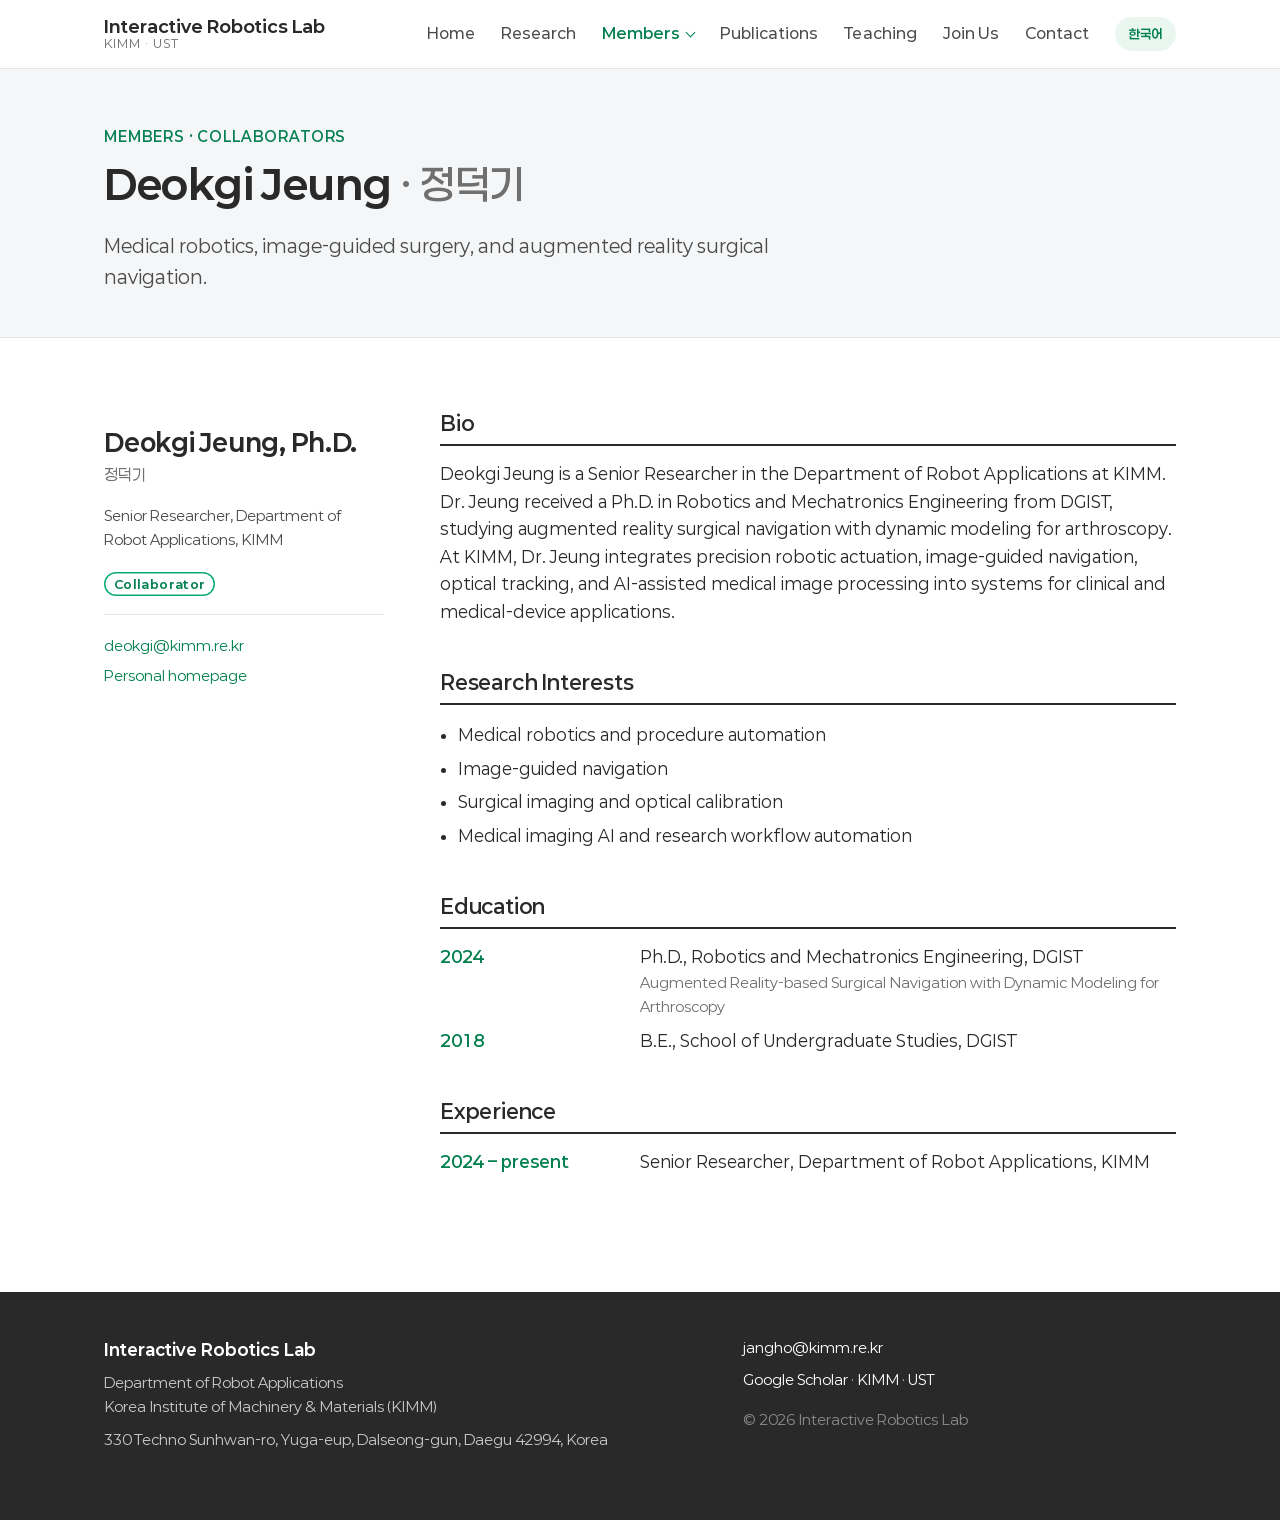
==== collaborator-deokgi-jeung.html @ 9b8e2357 "Collaborators: add Deokgi Jeung page (from own homepage) Co-Authored-By: Claude Opus 5.5 <noreply@an" ====
<!doctype html>
<html lang="en" data-lang="en">
<head>
<meta charset="utf-8">
<meta name="viewport" content="width=device-width, initial-scale=1">
<title>Deokgi Jeung | Interactive Robotics Lab</title>
<meta name="description" content="Interactive Robotics Lab at KIMM and UST: robots that physically interact with people, for medical, rehabilitation, and diagnostic applications.">
<link rel="preload" href="assets/fonts/Paperlogy-4Regular.woff2" as="font" type="font/woff2" crossorigin>
<link rel="stylesheet" href="assets/css/style.css">
<script>
(function () {
  var d = document.documentElement, lang = null;
  try { lang = localStorage.getItem("irl-lang"); } catch (e) {}
  if (lang !== "en" && lang !== "ko") lang = /^ko/i.test(navigator.language || "") ? "ko" : "en";
  d.setAttribute("data-lang", lang); d.lang = lang;
})();
</script>
</head>
<body>
<a class="skip" href="#main">Skip to content</a>
<header class="site-header">
  <div class="wrap bar">
    <a class="brand" href="index.html">
      <span><b>Interactive Robotics Lab</b><small>KIMM · UST</small></span>
    </a>
    <button class="nav-toggle" aria-expanded="false" aria-controls="nav"><span></span><span class="sr">Menu</span></button>
    <nav id="nav" class="nav" aria-label="Main">
      <ul><li><a href="index.html"><span class="en">Home</span><span class="ko">홈</span></a></li><li><a href="research.html"><span class="en">Research</span><span class="ko">연구</span></a></li><li class="has-sub"><a href="members-pi.html" class="active" aria-haspopup="true"><span class="en">Members</span><span class="ko">구성원</span></a><ul class="sub"><li><a href="members-pi.html"><span class="en">Jang Ho Cho</span><span class="ko">조장호</span></a></li><li><a href="members-collaborators.html" class=active><span class="en">Collaborators</span><span class="ko">공동연구진</span></a></li><li><a href="members-students.html"><span class="en">Researchers & Students</span><span class="ko">연구원·학생</span></a></li></ul></li><li><a href="publications.html"><span class="en">Publications</span><span class="ko">논문·특허</span></a></li><li><a href="teaching.html"><span class="en">Teaching</span><span class="ko">강의</span></a></li><li><a href="join.html"><span class="en">Join Us</span><span class="ko">지원 안내</span></a></li><li><a href="contact.html"><span class="en">Contact</span><span class="ko">연락처</span></a></li></ul>
      <button class="lang-toggle" type="button" aria-label="Switch language"><span class="en">한국어</span><span class="ko">English</span></button>
    </nav>
  </div>
</header>
<main id="main">

<section class="page-head"><div class="wrap">
  <p class="eyebrow"><a href="members-collaborators.html"><span class="en">Members · Collaborators</span><span class="ko">구성원 · 공동연구진</span></a></p>
  <h1>Deokgi Jeung <span class="muted" style="font-weight:500">· 정덕기</span></h1>
  <p class="lead en">Medical robotics, image-guided surgery, and augmented reality surgical navigation.</p>
  <p class="lead ko">의료 로봇, 영상유도 수술, 증강현실 기반 수술 내비게이션을 연구합니다.</p>
</div></section>

<section class="wrap section">
  <div class="person">
    <aside class="person-aside">
      <h2><span class="en">Deokgi Jeung, Ph.D.</span><span class="ko">정덕기</span></h2>
      <p class="ko-name"><span class="en">정덕기</span><span class="ko">Deokgi Jeung, Ph.D.</span></p>
      <ul class="roles en">
        <li>Senior Researcher, Department of Robot Applications, KIMM</li>
      </ul>
      <ul class="roles ko">
        <li>한국기계연구원 로봇응용연구실 선임연구원</li>
      </ul>
      <p><span class="badge badge-col">Collaborator</span></p>
      <ul class="links">
        <li><a href="mailto:deokgi@kimm.re.kr">deokgi@kimm.re.kr</a></li>
        <li><a href="https://rowingjeung.github.io/my-homepage/"><span class="en">Personal homepage</span><span class="ko">개인 홈페이지</span></a></li>
      </ul>
    </aside>

    <div>
      <div class="block">
        <h3><span class="en">Bio</span><span class="ko">소개</span></h3>
        <p class="en">Deokgi Jeung is a Senior Researcher in the Department of Robot Applications at KIMM. Dr. Jeung received a Ph.D. in Robotics and Mechatronics Engineering from DGIST, studying augmented reality surgical navigation with dynamic modeling for arthroscopy. At KIMM, Dr. Jeung integrates precision robotic actuation, image-guided navigation, optical tracking, and AI-assisted medical image processing into systems for clinical and medical-device applications.</p>
        <p class="ko">정덕기 박사는 한국기계연구원 로봇응용연구실 선임연구원입니다. DGIST 로봇및기계전자공학과에서 박사학위를 받았으며, 박사과정에서는 동적 모델링을 활용한 관절경 수술용 증강현실 내비게이션을 연구했습니다. 현재는 의료 로봇의 정밀 구동, 영상유도 내비게이션, 광학 추적, AI 기반 의료 영상 처리를 통합해 임상 및 의료기기 환경에 적용할 수 있는 시스템을 연구하고 있습니다.</p>
      </div>

      <div class="block">
        <h3><span class="en">Research Interests</span><span class="ko">연구 관심</span></h3>
        <ul class="plain en">
          <li>Medical robotics and procedure automation</li>
          <li>Image-guided navigation</li>
          <li>Surgical imaging and optical calibration</li>
          <li>Medical imaging AI and research workflow automation</li>
        </ul>
        <ul class="plain ko">
          <li>의료 로봇 및 시술 자동화</li>
          <li>영상유도 내비게이션</li>
          <li>수술 영상 및 광학 보정</li>
          <li>의료 영상 AI 및 연구 자동화</li>
        </ul>
      </div>

      <div class="block">
        <h3><span class="en">Education</span><span class="ko">학력</span></h3>
        <dl class="tl">
          <dt>2024</dt><dd><span class="en">Ph.D., Robotics and Mechatronics Engineering, DGIST</span><span class="ko">박사, DGIST 로봇및기계전자공학과</span><small><span class="en">Augmented Reality-based Surgical Navigation with Dynamic Modeling for Arthroscopy</span><span class="ko">관절경 수술을 위한 동적 모델링 기반 증강현실 수술 내비게이션</span></small></dd>
          <dt>2018</dt><dd><span class="en">B.E., School of Undergraduate Studies, DGIST</span><span class="ko">공학사, DGIST 기초학부</span></dd>
        </dl>
      </div>

      <div class="block">
        <h3><span class="en">Experience</span><span class="ko">경력</span></h3>
        <dl class="tl">
          <dt><span class="en">2024 – present</span><span class="ko">2024 – 현재</span></dt><dd><span class="en">Senior Researcher, Department of Robot Applications, KIMM</span><span class="ko">선임연구원, 로봇응용연구실, 한국기계연구원</span></dd>
        </dl>
      </div>
    </div>
  </div>
</section>

</main>
<footer class="site-footer">
  <div class="wrap foot">
    <div>
      <p class="foot-name">Interactive Robotics Lab</p>
      <p><span class="en">Department of Robot Applications<br>Korea Institute of Machinery &amp; Materials (KIMM)</span><span class="ko">한국기계연구원 로봇응용연구실</span></p>
      <p><span class="en">330 Techno Sunhwan-ro, Yuga-eup, Dalseong-gun, Daegu 42994, Korea</span><span class="ko">(42994) 대구광역시 달성군 유가읍 테크노순환로 330</span></p>
    </div>
    <div>
      <p><a href="mailto:jangho@kimm.re.kr">jangho@kimm.re.kr</a></p>
      <p><a href="https://scholar.google.com/citations?sortby=pubdate&hl=en&user=ayS6TMIAAAAJ&view_op=list_works">Google Scholar</a> · <a href="https://www.kimm.re.kr">KIMM</a> · <a href="https://www.ust.ac.kr">UST</a></p>
      <p class="copy">© 2026 Interactive Robotics Lab</p>
    </div>
  </div>
</footer>
<script src="assets/js/site.js"></script>
</body>
</html>
---- assets/css/style.css ----
@font-face { font-family: "Paperlogy"; font-weight: 400; font-display: swap; src: url("../fonts/Paperlogy-4Regular.woff2") format("woff2"); }
@font-face { font-family: "Paperlogy"; font-weight: 500; font-display: swap; src: url("../fonts/Paperlogy-5Medium.woff2") format("woff2"); }
@font-face { font-family: "Paperlogy"; font-weight: 600; font-display: swap; src: url("../fonts/Paperlogy-6SemiBold.woff2") format("woff2"); }
@font-face { font-family: "Paperlogy"; font-weight: 700; font-display: swap; src: url("../fonts/Paperlogy-7Bold.woff2") format("woff2"); }

:root {
  --green: #06AE70;
  --green-dk: #03804F;
  --green-bg: #EAF7F1;
  --orange: #FD8207;
  --ink: #292929;
  --ink-2: #4A4A4A;
  --muted: #6F6F6F;
  --line: #E3E5E7;
  --bg: #FFFFFF;
  --bg-soft: #F5F6F7;
  --maxw: 1120px;
  --r: 12px;
}

/* 한/영 전환: 두 언어를 모두 쓰고 보이는 쪽만 고른다 */
html[data-lang="en"] .ko, html[data-lang="ko"] .en { display: none !important; }
.hide-todo .todo, .hide-todo .slot-note { display: none !important; }

* { box-sizing: border-box; }
html { -webkit-text-size-adjust: 100%; scroll-padding-top: 84px; }
body {
  margin: 0; background: var(--bg); color: var(--ink);
  font: 400 16px/1.72 "Paperlogy", "Apple SD Gothic Neo", "Malgun Gothic", system-ui, sans-serif;
  word-break: keep-all; overflow-wrap: break-word;
}
img { max-width: 100%; height: auto; display: block; }
a { color: var(--green-dk); text-decoration: none; }
a:hover { text-decoration: underline; }
h1, h2, h3 { line-height: 1.3; margin: 0 0 .5em; letter-spacing: -0.01em; }
h1 { font-size: clamp(30px, 4.4vw, 46px); font-weight: 700; }
h2 { font-size: clamp(24px, 3vw, 32px); font-weight: 700; }
h3 { font-size: 19px; font-weight: 600; }
p { margin: 0 0 1em; }
ul { padding-left: 1.2em; }
.wrap { max-width: var(--maxw); margin: 0 auto; padding: 0 24px; }
.muted { color: var(--muted); }
.lead { font-size: 18px; color: var(--ink-2); }
.eyebrow { color: var(--green-dk); font-weight: 600; font-size: 14px; letter-spacing: .06em; text-transform: uppercase; margin-bottom: 10px; }
.skip { position: absolute; left: -999px; }
.skip:focus { left: 12px; top: 12px; z-index: 100; background: #fff; padding: 8px 12px; }
.sr { position: absolute; width: 1px; height: 1px; overflow: hidden; clip: rect(0 0 0 0); }

/* 머리말 */
.site-header { position: sticky; top: 0; z-index: 50; background: rgba(255,255,255,.96); backdrop-filter: blur(6px); border-bottom: 1px solid var(--line); }
.bar { display: flex; align-items: center; justify-content: space-between; height: 68px; }
.brand { display: flex; align-items: center; gap: 10px; color: var(--ink); }
.brand:hover { text-decoration: none; }
.brand span { display: flex; flex-direction: column; line-height: 1.15; }
.brand b { font-weight: 700; font-size: 17px; }
.brand small { color: var(--muted); font-size: 12px; letter-spacing: .08em; }
.nav { display: flex; align-items: center; gap: 8px; }
.nav > ul { list-style: none; margin: 0; padding: 0; display: flex; gap: 2px; }
.nav li { position: relative; }
.nav a { display: block; padding: 8px 12px; color: var(--ink-2); font-weight: 500; font-size: 15px; border-radius: 8px; }
.nav a:hover { background: var(--bg-soft); text-decoration: none; color: var(--ink); }
.nav a.active { color: var(--green-dk); font-weight: 600; }
.has-sub > a::after { content: ""; display: inline-block; width: 6px; height: 6px; margin-left: 7px; border-right: 1.5px solid currentColor; border-bottom: 1.5px solid currentColor; transform: translateY(-3px) rotate(45deg); }
.sub { list-style: none; margin: 0; padding: 6px; position: absolute; top: 100%; left: 0; min-width: 190px; background: #fff; border: 1px solid var(--line); border-radius: 10px; box-shadow: 0 10px 30px rgba(0,0,0,.08); display: none; }
.has-sub:hover .sub, .has-sub:focus-within .sub { display: block; }
.lang-toggle { font: inherit; font-size: 13px; font-weight: 600; color: var(--green-dk); background: var(--green-bg); border: 0; border-radius: 999px; padding: 6px 14px; cursor: pointer; margin-left: 6px; }
.nav-toggle { display: none; }

/* 공통 블록 */
/* .wrap 과 함께 쓰므로 좌우 여백은 건드리지 않는다 */
.section { padding-top: 72px; padding-bottom: 72px; }
.section-tight { padding-top: 40px; padding-bottom: 72px; }
.section-soft { background: var(--bg-soft); }
.section-head { display: flex; align-items: end; justify-content: space-between; gap: 16px; margin-bottom: 28px; }
.section-head h2 { margin: 0; }
.page-head { background: var(--bg-soft); border-bottom: 1px solid var(--line); padding: 56px 0 44px; }
.page-head h1 { font-size: clamp(28px, 3.6vw, 40px); }
.page-head .lead { max-width: 760px; margin: 0; }
.btn { display: inline-block; background: var(--green); color: #fff; font-weight: 600; padding: 12px 22px; border-radius: 10px; }
.btn:hover { background: var(--green-dk); text-decoration: none; }
.btn-ghost { background: transparent; color: var(--green-dk); box-shadow: inset 0 0 0 1.5px var(--green); }
.btn-ghost:hover { background: var(--green-bg); }
.actions { display: flex; flex-wrap: wrap; gap: 12px; margin-top: 28px; }
.chips { display: flex; flex-wrap: wrap; gap: 6px; list-style: none; padding: 0; margin: 12px 0 0; }
.chips li { font-size: 13px; color: var(--ink-2); background: var(--bg-soft); border: 1px solid var(--line); border-radius: 999px; padding: 2px 10px; }
.more { font-weight: 600; white-space: nowrap; }

/* 검토 메모 */
.todo { display: inline-block; font-size: 13px; line-height: 1.5; color: #6A5300; background: #FFF5D1; border: 1px dashed #D9AE00; border-radius: 6px; padding: 2px 8px; margin: 4px 0; font-weight: 500; }
.todo-toggle { position: fixed; right: 16px; bottom: 16px; z-index: 60; font: inherit; font-size: 13px; font-weight: 600; background: #FFF5D1; color: #6A5300; border: 1px solid #D9AE00; border-radius: 999px; padding: 8px 14px; cursor: pointer; box-shadow: 0 4px 14px rgba(0,0,0,.12); }
.hide-todo .todo-toggle { background: #fff; color: var(--muted); border-color: var(--line); }
.slot { display: grid; place-items: center; text-align: center; background: repeating-linear-gradient(45deg, var(--bg-soft), var(--bg-soft) 10px, #EEF0F2 10px, #EEF0F2 20px); color: var(--muted); border-radius: var(--r); font-size: 14px; padding: 16px; }

/* 홈 */
/* 첫 화면은 글만 둔다. 사진은 바로 아래 연구 카드가 맡는다 */
.hero { padding-top: 88px; padding-bottom: 88px; }
.hero > div { max-width: 820px; }
.hero h1 { font-size: clamp(34px, 5.2vw, 56px); margin-bottom: 24px; }
.hero .lead { font-size: clamp(18px, 1.6vw, 20px); }
.hero-keys { margin: 4px 0 20px; }
.hero-keys li { font-size: 14px; font-weight: 600; color: var(--green); padding: 3px 12px; }
.cards { display: grid; grid-template-columns: repeat(auto-fill, minmax(300px, 1fr)); gap: 20px; }
.card { display: flex; flex-direction: column; background: #fff; border: 1px solid var(--line); border-radius: var(--r); overflow: hidden; color: var(--ink); transition: box-shadow .15s, transform .15s; }
a.card:hover { text-decoration: none; box-shadow: 0 10px 28px rgba(0,0,0,.08); transform: translateY(-2px); }
.card img, .card .slot { width: 100%; aspect-ratio: 16 / 10; object-fit: cover; border-radius: 0; }
/* 비율이 맞지 않아 잘리면 안 되는 사진: 전체를 보이고 남는 자리는 바탕색 */
img.whole { object-fit: contain !important; background: var(--bg-soft); }
.card-body { padding: 18px 20px 20px; }
.card-body h3 { margin-bottom: 6px; font-size: 18px; }
.card-body p { margin: 0; color: var(--muted); font-size: 15px; }
.num-tag { color: var(--green); font-weight: 700; font-size: 13px; letter-spacing: .08em; }
.news-grid { display: grid; grid-template-columns: 1.6fr 1fr; gap: 40px; align-items: start; }
.news { list-style: none; margin: 0; padding: 0; }
.news li { display: grid; grid-template-columns: 80px 1fr; gap: 12px; padding: 14px 0; border-top: 1px solid var(--line); }
.news li:last-child { border-bottom: 1px solid var(--line); }
.news time { color: var(--green-dk); font-weight: 700; }
.callout { background: var(--green-bg); border-radius: var(--r); padding: 28px; }
.callout h3 { font-size: 22px; }
.callout .btn { margin-top: 8px; }
.affil { text-align: center; color: var(--muted); font-size: 14px; letter-spacing: .03em; padding: 28px 0; border-top: 1px solid var(--line); }

/* 연구 */
.topic { display: grid; grid-template-columns: 1fr 1fr; gap: 44px; align-items: center; padding: 48px 0; border-top: 1px solid var(--line); }
.topic:first-of-type { border-top: 0; }
.topic.flip .topic-media { order: 2; }
.topic-fig { display: block; width: 100%; height: auto; }
.topic-media img, .topic-media video, .topic-media .slot { width: 100%; aspect-ratio: 16 / 10; object-fit: cover; border-radius: var(--r); }
/* 사진·영상 오른쪽 위 KIMM 로고 배지 (그림 SVG 에는 붙이지 않는다) */
.topic-media { position: relative; }
.topic-media:has(> img, > video)::after {
  content: ""; position: absolute; top: 12px; right: 12px; width: 148px; height: 38px;
  box-sizing: border-box; padding: 6px 10px; border-radius: 6px;
  background: #fff url(../img/kimm-logo.png) center / contain no-repeat content-box padding-box;
  box-shadow: 0 1px 4px rgba(0, 0, 0, .18); pointer-events: none;
}
.topic-num { font-size: 40px; font-weight: 700; color: var(--green); line-height: 1; margin-bottom: 12px; }
.topic h2 { font-size: clamp(22px, 2.4vw, 27px); margin-bottom: 4px; }
.topic .sub-title { color: var(--muted); font-weight: 500; margin-bottom: 14px; }
.projects { list-style: none; padding: 0; margin: 0; }
.projects li { padding: 16px 0; border-top: 1px solid var(--line); }
.projects .role { display: inline-block; font-size: 12px; font-weight: 600; color: var(--green-dk); background: var(--green-bg); border-radius: 6px; padding: 1px 8px; margin-right: 8px; }
.projects .meta { color: var(--muted); font-size: 14px; }

/* 사람 */
.person { display: grid; grid-template-columns: 280px 1fr; gap: 56px; align-items: start; }
.person-aside { position: sticky; top: 96px; }
.photo { width: 100%; aspect-ratio: 3 / 4; border-radius: var(--r); }
img.photo { object-fit: cover; object-position: 50% 20%; background: var(--bg-soft); border: 1px solid var(--line); box-sizing: border-box; }
.block h4 { font-size: 15px; font-weight: 600; color: var(--green-dk); letter-spacing: .02em; margin: 18px 0 6px; }
.block h3 + h4 { margin-top: 0; }
.person-aside h2 { font-size: 24px; margin: 18px 0 2px; }
.person-aside .ko-name { color: var(--muted); margin-bottom: 12px; }
.roles { list-style: none; padding: 0; margin: 0 0 16px; font-size: 14px; color: var(--ink-2); }
.roles li { padding: 3px 0; }
.links { list-style: none; padding: 16px 0 0; margin: 0; border-top: 1px solid var(--line); font-size: 14px; }
.links li { padding: 3px 0; }
.block { margin-bottom: 44px; }
.block h3 { font-size: 20px; padding-bottom: 8px; border-bottom: 2px solid var(--ink); margin-bottom: 14px; }
.tl { display: grid; grid-template-columns: 180px 1fr; gap: 8px 20px; margin: 0; }
.tl dt { color: var(--green-dk); font-weight: 600; }
.tl dd { margin: 0; }
.tl dd small { display: block; color: var(--muted); font-size: 14px; }
.plain { padding-left: 1.1em; }
.plain li { margin-bottom: 6px; }

.legend { display: grid; grid-template-columns: repeat(auto-fit, minmax(260px, 1fr)); gap: 16px; margin: 28px 0 12px; }
.legend div { border: 1px solid var(--line); border-radius: var(--r); padding: 16px 18px; font-size: 15px; }
.badge { display: inline-block; font-size: 12px; font-weight: 700; letter-spacing: .03em; border-radius: 999px; padding: 2px 10px; vertical-align: 2px; }
.badge-adv { background: var(--green); color: #fff; }
.badge-col { color: var(--green-dk); box-shadow: inset 0 0 0 1.5px var(--green); }
.fine { font-size: 14px; color: var(--muted); }
.people { display: grid; grid-template-columns: repeat(auto-fill, minmax(320px, 1fr)); gap: 20px; }
.pcard { display: grid; grid-template-columns: 72px 1fr; gap: 16px; align-items: center; min-height: 124px; box-sizing: border-box; border: 1px solid var(--line); border-radius: var(--r); padding: 20px; background: #fff; }
a.pcard { color: inherit; transition: box-shadow .15s, border-color .15s; }
a.pcard:hover { text-decoration: none; border-color: var(--green); box-shadow: 0 8px 24px rgba(0,0,0,.07); }
.avatar { width: 72px; height: 72px; border-radius: 50%; background: var(--bg-soft); display: grid; place-items: center; color: var(--muted); font-weight: 700; font-size: 22px; overflow: hidden; }
/* 사진이 있으면 이니셜 대신 사진 (tools/avatar.py 로 얼굴 크기를 맞춘 정사각형). 흰 배경 사진도 테두리가 보이게 */
.avatar img { width: 100%; height: 100%; object-fit: cover; border-radius: 50%; border: 1px solid var(--line); box-sizing: border-box; }
.pcard h3 { font-size: 18px; margin: 0 0 2px; }
.pcard .field { color: var(--green-dk); font-weight: 500; font-size: 14px; margin-bottom: 6px; }
.pcard p.alt { font-size: 14px; color: var(--muted); margin: 0 0 4px; }
.pcard > div > :last-child { margin-bottom: 0; }
.pcard p { font-size: 15px; margin: 0 0 6px; color: var(--ink-2); }
.pcard .contact { font-size: 14px; }
.group-h { margin: 48px 0 18px; font-size: 22px; }
.group-h:first-child { margin-top: 0; }

/* 논문 */
.stats { display: grid; grid-template-columns: repeat(4, 1fr); gap: 16px; margin-bottom: 28px; }
.stat { background: var(--bg-soft); border-radius: var(--r); padding: 18px 20px; }
.stat b { display: block; font-size: 34px; color: var(--green); line-height: 1.1; }
.stat span { font-size: 14px; color: var(--ink-2); }
.pills { display: flex; flex-wrap: wrap; gap: 8px; margin-bottom: 8px; }
.pills a { font-size: 14px; border: 1px solid var(--line); border-radius: 999px; padding: 4px 12px; color: var(--ink-2); }
.pills a:hover { border-color: var(--green); color: var(--green-dk); text-decoration: none; }
.note { font-size: 14px; color: var(--muted); }
.pub-h { font-size: 22px; margin: 44px 0 10px; padding-bottom: 8px; border-bottom: 2px solid var(--ink); }
.pub-h small { font-size: 15px; color: var(--muted); font-weight: 500; margin-left: 6px; }
.pubs { list-style: none; padding: 0; margin: 0; }
.pubs li { display: grid; grid-template-columns: 60px 1fr; gap: 8px; padding: 10px 0; border-bottom: 1px solid var(--line); font-size: 15px; line-height: 1.6; }
.pubs .num { color: var(--muted); font-size: 14px; }
.pubs strong { font-weight: 700; }
.pubs sup { font-size: .7em; }
.metrics { display: flex; flex-wrap: wrap; gap: 6px; margin-top: 6px; }
.metric { font-size: 12.5px; font-weight: 600; color: var(--ink-2); background: var(--bg-soft); border: 1px solid var(--line); border-radius: 6px; padding: 1px 8px; }
.metric small { font-weight: 500; color: var(--muted); }
/* 등급 색: 우수학술대회·JCR 20% 이내 = 연한 주황, 최우수학술대회·JCR 5% 이내 = 진한 주황 */
.metric-kiise { color: #9A4A00; background: #FFF1E3; border-color: transparent; }
.metric-top { color: #fff; background: #E36F00; border-color: transparent; }
.metric-transfer { color: #fff; background: var(--green-dk); border-color: transparent; }
a.metric-doi { color: var(--green-dk); background: #fff; border-color: var(--green); }
a.metric-doi:hover { background: var(--green-bg); text-decoration: none; }

/* 강의 */
.course { border: 1px solid var(--line); border-radius: var(--r); padding: 28px; background: var(--bg-soft); }

/* 지원 안내 */
.why { display: grid; grid-template-columns: repeat(3, 1fr); gap: 20px; }
.why div { border-top: 3px solid var(--green); padding-top: 16px; }
.why h3 { font-size: 18px; }
.why p { font-size: 15px; color: var(--ink-2); margin: 0; }
.two { display: grid; grid-template-columns: 1fr 1fr; gap: 40px; }
.mailbox { background: var(--ink); color: #fff; border-radius: var(--r); padding: 28px; }
.mailbox a { color: #6FE0B3; font-weight: 600; font-size: 20px; }
.mailbox ul { margin: 12px 0; }
.mailbox code { background: rgba(255,255,255,.1); padding: 2px 8px; border-radius: 6px; font-family: inherit; }
details { border-bottom: 1px solid var(--line); padding: 16px 0; }
details:first-of-type { border-top: 1px solid var(--line); }
summary { font-weight: 600; cursor: pointer; list-style: none; display: flex; justify-content: space-between; gap: 12px; }
summary::-webkit-details-marker { display: none; }
summary::after { content: "+"; color: var(--green); font-size: 22px; line-height: 1; }
details[open] summary::after { content: "–"; }
details p { margin: 10px 0 0; color: var(--ink-2); }

/* 연락처 */
.contact-grid { display: grid; grid-template-columns: 1fr 1.2fr; gap: 40px; align-items: start; }
.contact-grid dl { margin: 0; }
.contact-grid dt { font-size: 13px; color: var(--muted); font-weight: 600; letter-spacing: .05em; text-transform: uppercase; margin-top: 18px; }
.contact-grid dd { margin: 4px 0 0; }
.map { aspect-ratio: 4 / 3; }
iframe.map { display: block; width: 100%; height: auto; border: 0; border-radius: var(--r); background: var(--bg-soft); }
.map-links { margin: 10px 0 0; font-size: 14px; color: var(--muted); }

/* 꼬리말 */
.site-footer { background: var(--ink); color: #C9C9C9; font-size: 14px; margin-top: 0; }
.foot { display: grid; grid-template-columns: 1.4fr 1fr; gap: 32px; padding-top: 44px; padding-bottom: 60px; }
.site-footer p { margin: 0 0 8px; }
.site-footer a { color: #fff; }
.foot-name { color: #fff; font-weight: 700; font-size: 16px; }
.copy { color: #8A8A8A; margin-top: 16px !important; }

/* 좁은 화면 */
@media (max-width: 900px) {
  .nav-toggle { display: block; width: 44px; height: 44px; border: 0; background: none; cursor: pointer; position: relative; }
  .nav-toggle span:first-child, .nav-toggle span:first-child::before, .nav-toggle span:first-child::after { position: absolute; left: 11px; width: 22px; height: 2px; background: var(--ink); content: ""; }
  .nav-toggle span:first-child { top: 21px; }
  .nav-toggle span:first-child::before { top: -7px; left: 0; }
  .nav-toggle span:first-child::after { top: 7px; left: 0; }
  .nav { display: none; position: absolute; top: 68px; left: 0; right: 0; background: #fff; border-bottom: 1px solid var(--line); flex-direction: column; align-items: stretch; padding: 8px 16px 16px; }
  .nav.open { display: flex; }
  .nav > ul { flex-direction: column; }
  .sub { display: block; position: static; box-shadow: none; border: 0; padding: 0 0 0 14px; }
  .has-sub > a::after { display: none; }
  .lang-toggle { align-self: flex-start; margin: 8px 0 0 12px; }
  .news-grid, .topic, .person, .two, .contact-grid, .foot { grid-template-columns: 1fr; }
  .hero { padding-top: 48px; padding-bottom: 56px; }
  .topic { gap: 20px; padding: 36px 0; }
  .topic.flip .topic-media { order: 0; }
  .topic-media:has(> img, > video)::after { top: 8px; right: 8px; width: 112px; height: 30px; padding: 5px 8px; }
  .person { gap: 32px; }
  .person-aside { position: static; max-width: 320px; }
  .stats { grid-template-columns: 1fr 1fr; }
  .why { grid-template-columns: 1fr; }
  .section { padding-top: 52px; padding-bottom: 52px; }
}
@media (max-width: 560px) {
  .wrap { padding: 0 16px; }
  .section-tight { padding-top: 32px; padding-bottom: 56px; }
  .tl { grid-template-columns: 1fr; gap: 0; }
  .tl dd { margin-bottom: 12px; }
  .pubs li { grid-template-columns: 1fr; gap: 0; }
  .pcard { grid-template-columns: 56px 1fr; padding: 16px; }
  .avatar { width: 56px; height: 56px; font-size: 18px; }
  .brand small { display: none; }
  .brand b { font-size: 15px; }
}
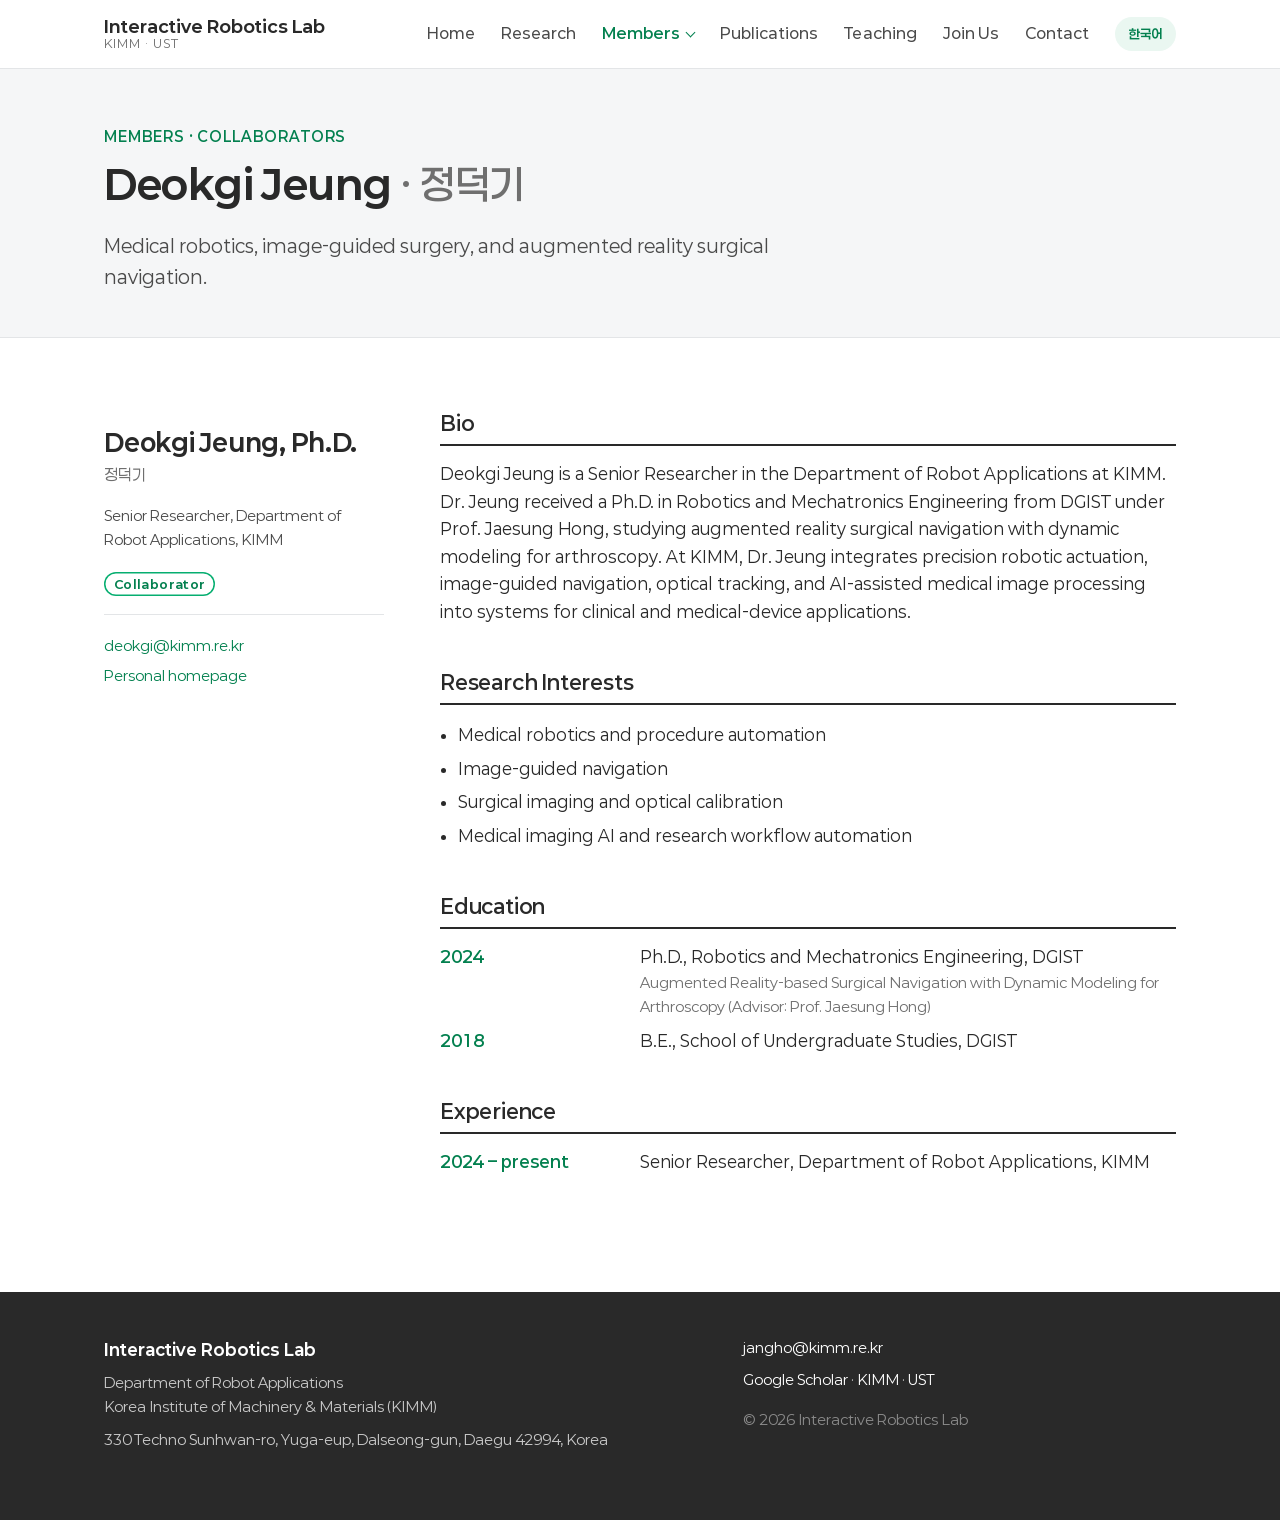
==== commit f4ae7bf2: "Deokgi Jeung: add Ph.D. advisor Co-Authored-By: Claude Opus 5.5 <noreply@anthropic.com>" ====
--- a/collaborator-deokgi-jeung.html
+++ b/collaborator-deokgi-jeung.html
@@ -60,8 +60,8 @@
     <div>
       <div class="block">
         <h3><span class="en">Bio</span><span class="ko">소개</span></h3>
-        <p class="en">Deokgi Jeung is a Senior Researcher in the Department of Robot Applications at KIMM. Dr. Jeung received a Ph.D. in Robotics and Mechatronics Engineering from DGIST, studying augmented reality surgical navigation with dynamic modeling for arthroscopy. At KIMM, Dr. Jeung integrates precision robotic actuation, image-guided navigation, optical tracking, and AI-assisted medical image processing into systems for clinical and medical-device applications.</p>
-        <p class="ko">정덕기 박사는 한국기계연구원 로봇응용연구실 선임연구원입니다. DGIST 로봇및기계전자공학과에서 박사학위를 받았으며, 박사과정에서는 동적 모델링을 활용한 관절경 수술용 증강현실 내비게이션을 연구했습니다. 현재는 의료 로봇의 정밀 구동, 영상유도 내비게이션, 광학 추적, AI 기반 의료 영상 처리를 통합해 임상 및 의료기기 환경에 적용할 수 있는 시스템을 연구하고 있습니다.</p>
+        <p class="en">Deokgi Jeung is a Senior Researcher in the Department of Robot Applications at KIMM. Dr. Jeung received a Ph.D. in Robotics and Mechatronics Engineering from DGIST under Prof. Jaesung Hong, studying augmented reality surgical navigation with dynamic modeling for arthroscopy. At KIMM, Dr. Jeung integrates precision robotic actuation, image-guided navigation, optical tracking, and AI-assisted medical image processing into systems for clinical and medical-device applications.</p>
+        <p class="ko">정덕기 박사는 한국기계연구원 로봇응용연구실 선임연구원입니다. DGIST 로봇및기계전자공학과에서 박사학위를 받았으며(지도교수 홍재성), 박사과정에서는 동적 모델링을 활용한 관절경 수술용 증강현실 내비게이션을 연구했습니다. 현재는 의료 로봇의 정밀 구동, 영상유도 내비게이션, 광학 추적, AI 기반 의료 영상 처리를 통합해 임상 및 의료기기 환경에 적용할 수 있는 시스템을 연구하고 있습니다.</p>
       </div>
 
       <div class="block">
@@ -83,7 +83,7 @@
       <div class="block">
         <h3><span class="en">Education</span><span class="ko">학력</span></h3>
         <dl class="tl">
-          <dt>2024</dt><dd><span class="en">Ph.D., Robotics and Mechatronics Engineering, DGIST</span><span class="ko">박사, DGIST 로봇및기계전자공학과</span><small><span class="en">Augmented Reality-based Surgical Navigation with Dynamic Modeling for Arthroscopy</span><span class="ko">관절경 수술을 위한 동적 모델링 기반 증강현실 수술 내비게이션</span></small></dd>
+          <dt>2024</dt><dd><span class="en">Ph.D., Robotics and Mechatronics Engineering, DGIST</span><span class="ko">박사, DGIST 로봇및기계전자공학과</span><small><span class="en">Augmented Reality-based Surgical Navigation with Dynamic Modeling for Arthroscopy (Advisor: Prof. Jaesung Hong)</span><span class="ko">관절경 수술을 위한 동적 모델링 기반 증강현실 수술 내비게이션 (지도교수 홍재성)</span></small></dd>
           <dt>2018</dt><dd><span class="en">B.E., School of Undergraduate Studies, DGIST</span><span class="ko">공학사, DGIST 기초학부</span></dd>
         </dl>
       </div>
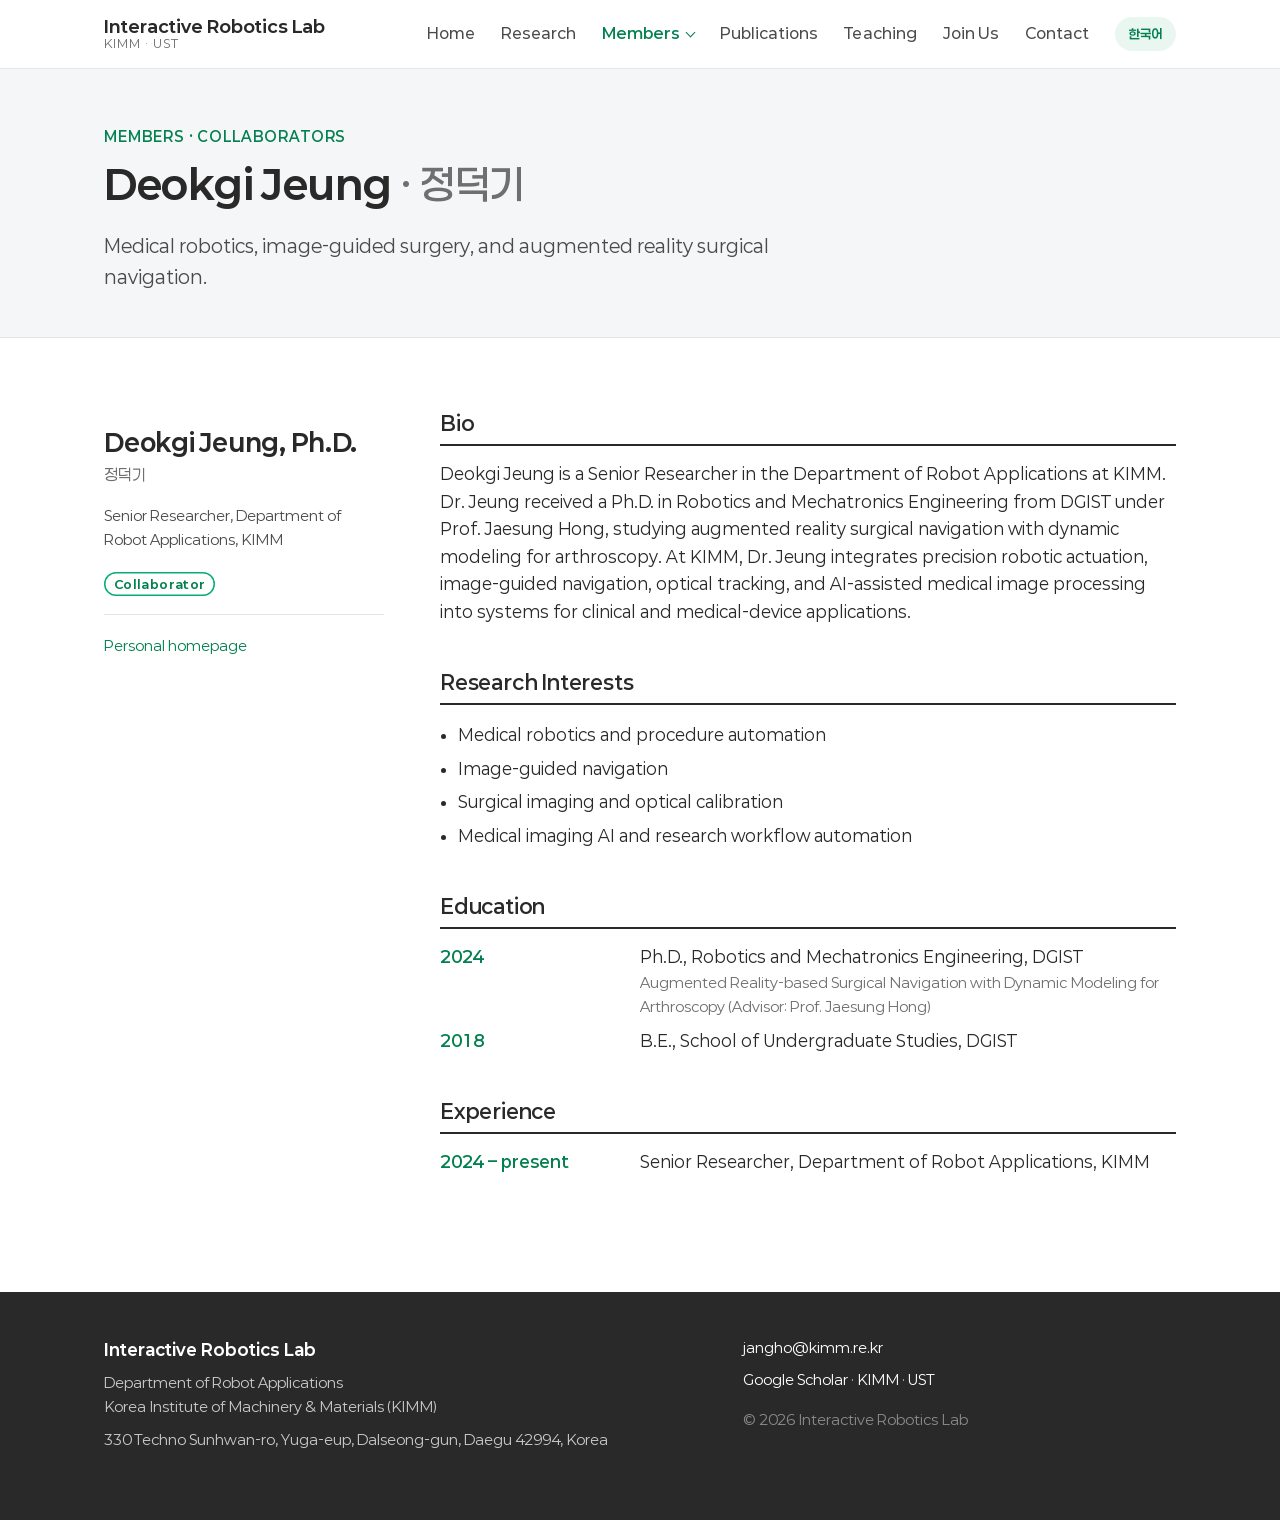
==== commit 6cb9375b: "Remove student and collaborator email addresses (spam) Co-Authored-By: Claude Opus 5.5 <noreply@anth" ====
--- a/collaborator-deokgi-jeung.html
+++ b/collaborator-deokgi-jeung.html
@@ -52,7 +52,6 @@
       </ul>
       <p><span class="badge badge-col">Collaborator</span></p>
       <ul class="links">
-        <li><a href="mailto:deokgi@kimm.re.kr">deokgi@kimm.re.kr</a></li>
         <li><a href="https://rowingjeung.github.io/my-homepage/"><span class="en">Personal homepage</span><span class="ko">개인 홈페이지</span></a></li>
       </ul>
     </aside>
